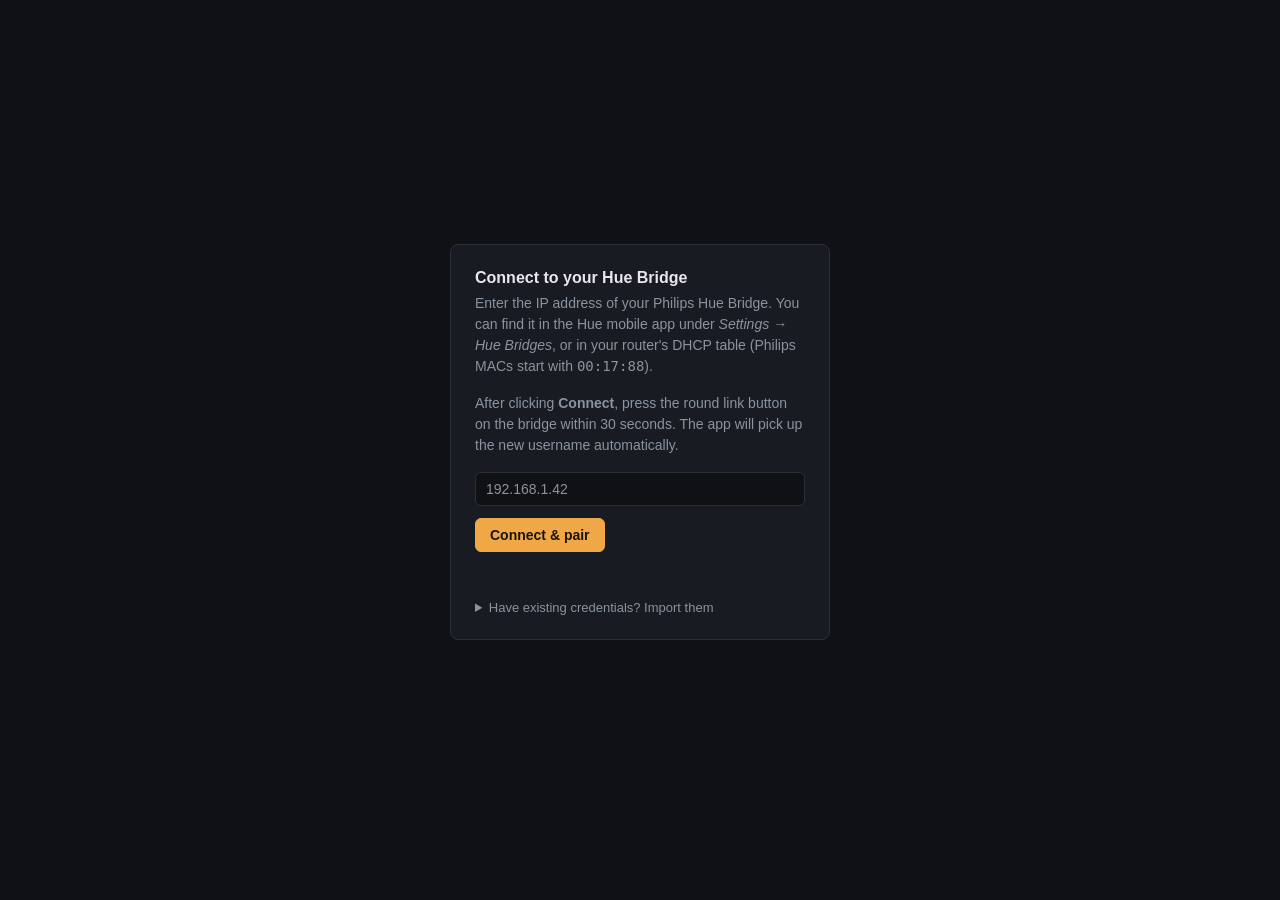
==== hue-app/hue.html @ 00330ace "Adds service worker to illustrate the concept of bundling without a bundler. Also reformats things." ====
<!DOCTYPE html>
<html lang="en">
<head>
	<meta charset="UTF-8">
	<meta name="viewport" content="width=device-width, initial-scale=1.0">
	<title>Hue Controller</title>
	<link rel="stylesheet" href="style.css">
</head>
<body>
	<div id="app">

		<header id="topbar" style="display:none">
			<h1>Hue Controller</h1>
			<span class="ip" id="ip-indicator"></span>
			<span class="spacer"></span>
			<button id="refresh-btn">Refresh</button>
			<div id="menu-wrap">
				<button id="menu-btn" class="ghost" title="Menu">&#8943;</button>
				<div id="menu">
					<button id="export-btn">Export credentials</button>
				</div>
			</div>
		</header>

		<main id="main">
			<section id="connect">
				<div class="card">
					<h2>Connect to your Hue Bridge</h2>
					<p>Enter the IP address of your Philips Hue Bridge. You can find it in the Hue mobile app under <em>Settings &rarr; Hue Bridges</em>, or in your router's DHCP table (Philips MACs start with <code>00:17:88</code>).</p>
					<p>After clicking <strong>Connect</strong>, press the round link button on the bridge within 30 seconds. The app will pick up the new username automatically.</p>
					<input id="ip-input" type="text" placeholder="192.168.1.42" spellcheck="false" autocomplete="off">
					<div class="row">
						<button id="connect-btn" class="primary">Connect &amp; pair</button>
					</div>
					<div class="status" id="connect-status"></div>

					<details>
						<summary>Have existing credentials? Import them</summary>
						<p>Paste the JSON below (from this app's <em>Export credentials</em> option).</p>
						<textarea id="import-input" placeholder='{"ip":"192.168.1.42","token":"..."}' spellcheck="false"></textarea>
						<div class="row">
							<button id="import-btn">Import &amp; connect</button>
						</div>
					</details>
				</div>
			</section>

			<div id="dashboard" style="display:none; width:100%">
				<aside id="rooms">
					<h2>Rooms</h2>
					<div id="rooms-list"></div>
				</aside>
				<section id="panel"></section>
			</div>
		</main>

	</div>

	<div id="toast" class="info"></div>

	<script src="color.js"></script>
	<script src="hue.js"></script>
	<script src="core.js"></script>
	<script src="app.js"></script>
</body>
</html>
---- hue-app/style.css ----
/*
 * Hue SPA - dark theme.
 *
 * Hand-picked palette, single layer of CSS variables at the top, flat
 * class names. Native form controls are themed via `accent-color`
 * so we don't have to override slider/checkbox internals.
 */

* { box-sizing: border-box; margin: 0; padding: 0; }

:root {
	--bg: #0f1115;
	--surface: #181c22;
	--surface-2: #1f242c;
	--border: #2a3038;
	--text: #e6e8eb;
	--text-muted: #8a93a0;
	--accent: #f0a847;
	--accent-soft: #f0a84733;
	--on: #3fb950;
	--error: #e5484d;
	--error-bg: #2a1416;
	--error-border: #5a2326;
	--topbar-h: 52px;
}

html, body {
	height: 100%;
	font-family: -apple-system, BlinkMacSystemFont, 'Segoe UI', Roboto, sans-serif;
	font-size: 14px;
	background: var(--bg);
	color: var(--text);
	-webkit-font-smoothing: antialiased;
}

input, button, select, textarea {
	font: inherit;
	color: inherit;
}

input, textarea {
	background: var(--bg);
	color: var(--text);
	border: 1px solid var(--border);
	border-radius: 6px;
	padding: 8px 10px;
	outline: none;
	transition: border-color 0.15s;
}
input:focus, textarea:focus { border-color: var(--accent); }
input::placeholder, textarea::placeholder { color: var(--text-muted); }

input[type="range"] {
	padding: 0;
	background: transparent;
	border: none;
	accent-color: var(--accent);
	cursor: pointer;
}
input[type="checkbox"] {
	width: 16px; height: 16px;
	accent-color: var(--accent);
	cursor: pointer;
}

button {
	background: var(--surface-2);
	color: var(--text);
	border: 1px solid var(--border);
	border-radius: 6px;
	padding: 8px 14px;
	cursor: pointer;
	transition: background 0.15s, border-color 0.15s;
}
button:hover  { background: #262c35; border-color: #3a424c; }
button:active { background: #1b1f26; }
button:disabled { opacity: 0.5; cursor: not-allowed; }

button.primary {
	background: var(--accent);
	color: #1a1308;
	border-color: var(--accent);
	font-weight: 600;
}
button.primary:hover { background: #f5b663; border-color: #f5b663; }

button.ghost {
	background: transparent;
}

/* ----- App shell ------------------------------------------------------ */

#app {
	min-height: 100%;
	display: flex;
	flex-direction: column;
}

#topbar {
	display: flex;
	align-items: center;
	gap: 12px;
	height: var(--topbar-h);
	padding: 0 16px;
	background: var(--surface);
	border-bottom: 1px solid var(--border);
	flex-shrink: 0;
}
#topbar h1 {
	font-size: 15px;
	font-weight: 600;
	margin-right: 8px;
}
#topbar .ip {
	color: var(--text-muted);
	font-size: 12px;
}
#topbar .spacer { flex: 1; }

#main {
	flex: 1;
	display: flex;
	min-height: 0;
}

#toast {
	position: fixed;
	top: calc(var(--topbar-h) + 10px);
	left: 50%;
	transform: translateX(-50%);
	max-width: 520px;
	width: calc(100% - 24px);
	padding: 10px 14px;
	border-radius: 8px;
	z-index: 1000;
	display: none;
	font-size: 13px;
	box-shadow: 0 4px 12px rgba(0,0,0,0.5);
}
#toast.error {
	background: var(--error-bg);
	border: 1px solid var(--error-border);
	color: var(--error);
}
#toast.info {
	background: var(--surface);
	border: 1px solid var(--border);
	color: var(--text);
}

/* ----- Connect screen ------------------------------------------------- */

#connect {
	margin: auto;
	width: 100%;
	max-width: 420px;
	padding: 32px 20px;
}
#connect .card {
	background: var(--surface);
	border: 1px solid var(--border);
	border-radius: 8px;
	padding: 24px;
	margin-bottom: 16px;
}
#connect h2 {
	font-size: 16px;
	margin-bottom: 6px;
}
#connect p {
	color: var(--text-muted);
	margin-bottom: 16px;
	line-height: 1.5;
}
#connect .row {
	display: flex;
	gap: 8px;
	margin-top: 12px;
}
#connect input[type="text"], #connect textarea {
	width: 100%;
}
#connect .status {
	color: var(--text-muted);
	font-size: 12px;
	margin-top: 8px;
	min-height: 16px;
}
#connect details {
	margin-top: 24px;
}
#connect summary {
	color: var(--text-muted);
	cursor: pointer;
	font-size: 13px;
}
#connect details[open] summary { margin-bottom: 12px; }

/* ----- Dashboard layout ----------------------------------------------- */

#rooms {
	width: 280px;
	flex-shrink: 0;
	background: var(--surface);
	border-right: 1px solid var(--border);
	padding: 12px;
	overflow-y: auto;
}
#rooms h2 {
	font-size: 13px;
	text-transform: uppercase;
	letter-spacing: 0.05em;
	color: var(--text-muted);
	margin-bottom: 10px;
}

.room-tile {
	background: var(--surface-2);
	border: 1px solid var(--border);
	border-radius: 8px;
	padding: 10px 12px;
	margin-bottom: 8px;
	cursor: pointer;
	transition: border-color 0.15s, background 0.15s;
}
.room-tile:hover { border-color: #3a424c; }
.room-tile.selected {
	border-color: var(--accent);
	background: linear-gradient(180deg, var(--accent-soft), transparent 80%), var(--surface-2);
}
.room-tile .row1 {
	display: flex;
	align-items: center;
	gap: 8px;
	margin-bottom: 6px;
}
.room-tile .name {
	flex: 1;
	font-weight: 500;
	white-space: nowrap;
	overflow: hidden;
	text-overflow: ellipsis;
}
.room-tile .swatch-strip {
	display: flex;
	height: 4px;
	border-radius: 2px;
	overflow: hidden;
	margin-top: 4px;
	background: var(--border);
}
.room-tile .swatch-strip > div { flex: 1; }
.room-tile .bri-row {
	display: flex;
	align-items: center;
	gap: 8px;
	margin-top: 6px;
}
.room-tile .bri-row input[type="range"] { flex: 1; }

#panel {
	flex: 1;
	padding: 16px;
	overflow-y: auto;
	min-width: 0;
}
#panel-header {
	display: flex;
	align-items: center;
	margin-bottom: 16px;
}
#panel-header h2 {
	font-size: 18px;
	font-weight: 600;
}
#panel-header .meta {
	margin-left: 12px;
	color: var(--text-muted);
	font-size: 12px;
}

#empty {
	display: flex;
	align-items: center;
	justify-content: center;
	height: 200px;
	color: var(--text-muted);
	font-size: 14px;
}

/* ----- Lights grid ---------------------------------------------------- */

.lights-grid {
	display: grid;
	grid-template-columns: repeat(auto-fill, minmax(220px, 1fr));
	gap: 10px;
}

.light-card {
	background: var(--surface);
	border: 1px solid var(--border);
	border-radius: 8px;
	padding: 12px;
	display: flex;
	flex-direction: column;
	gap: 8px;
	transition: border-color 0.15s;
}
.light-card:hover { border-color: #3a424c; }
.light-card.unreachable { opacity: 0.5; }
.light-card .row1 {
	display: flex;
	align-items: center;
	gap: 8px;
}
.light-card .name {
	flex: 1;
	font-weight: 500;
	white-space: nowrap;
	overflow: hidden;
	text-overflow: ellipsis;
}
.light-card .swatch {
	width: 18px;
	height: 18px;
	border-radius: 4px;
	border: 1px solid var(--border);
	flex-shrink: 0;
	background: rgb(255, 233, 191);
}
.light-card .badge {
	font-size: 11px;
	padding: 2px 6px;
	border-radius: 4px;
	background: var(--error-bg);
	color: var(--error);
	border: 1px solid var(--error-border);
}
.light-card .bri {
	display: flex;
	align-items: center;
	gap: 8px;
}
.light-card .bri input[type="range"] { flex: 1; }
.light-card .details {
	border-top: 1px solid var(--border);
	padding-top: 8px;
	display: flex;
	flex-direction: column;
	gap: 6px;
}
.light-card .details .slider-row {
	display: flex;
	align-items: center;
	gap: 8px;
	font-size: 12px;
	color: var(--text-muted);
}
.light-card .details .slider-row span { width: 28px; }
.light-card .details input[type="range"] { flex: 1; }
.light-card .toggle-details {
	background: transparent;
	border: none;
	color: var(--text-muted);
	font-size: 12px;
	padding: 0;
	cursor: pointer;
	align-self: flex-start;
}
.light-card .toggle-details:hover { color: var(--text); background: transparent; }

/* ----- Scenes --------------------------------------------------------- */

#scenes-row {
	margin-top: 24px;
	padding-top: 16px;
	border-top: 1px solid var(--border);
}
#scenes-row h3 {
	font-size: 13px;
	text-transform: uppercase;
	letter-spacing: 0.05em;
	color: var(--text-muted);
	margin-bottom: 10px;
}
#scenes-row .scenes-list {
	display: flex;
	flex-wrap: wrap;
	gap: 8px;
}
#scenes-row .scene-btn {
	background: var(--surface);
}
#scenes-row .empty {
	color: var(--text-muted);
	font-size: 12px;
	font-style: italic;
}

/* ----- Modal ---------------------------------------------------------- */

.modal-backdrop {
	position: fixed;
	inset: 0;
	background: rgba(0,0,0,0.6);
	display: flex;
	align-items: center;
	justify-content: center;
	z-index: 2000;
}
.modal {
	background: var(--surface);
	border: 1px solid var(--border);
	border-radius: 8px;
	padding: 20px;
	max-width: 480px;
	width: calc(100% - 32px);
}
.modal h3 { margin-bottom: 12px; }
.modal p { color: var(--text-muted); margin-bottom: 12px; line-height: 1.5; }
.modal textarea {
	width: 100%;
	font-family: ui-monospace, 'SF Mono', Consolas, monospace;
	font-size: 12px;
	resize: vertical;
	min-height: 80px;
}
.modal .actions {
	display: flex;
	gap: 8px;
	margin-top: 12px;
	justify-content: flex-end;
}
.modal .danger { color: var(--error); border-color: var(--error-border); }
.modal .danger:hover { background: var(--error-bg); }

/* ----- Menu ----------------------------------------------------------- */

#menu-wrap {
	position: relative;
}
#menu {
	position: absolute;
	top: 100%;
	right: 0;
	margin-top: 6px;
	background: var(--surface);
	border: 1px solid var(--border);
	border-radius: 6px;
	padding: 4px;
	min-width: 180px;
	display: none;
	z-index: 100;
	box-shadow: 0 4px 12px rgba(0,0,0,0.5);
}
#menu.open { display: block; }
#menu button {
	display: block;
	width: 100%;
	text-align: left;
	background: transparent;
	border: none;
	padding: 8px 12px;
	border-radius: 4px;
}
#menu button:hover { background: var(--surface-2); }
#menu button.danger { color: var(--error); }

/* ----- Responsive ----------------------------------------------------- */

/* Tablet and below: stack rooms above panel. */
@media (max-width: 900px) {
	#main { flex-direction: column; }
	/* #dashboard is set to display:flex by the app's JS. Without this
		 override its children would still lay out in a row, pushing #panel
		 off-screen. */
	#dashboard { flex-direction: column; }
	#rooms {
		width: 100%;
		flex-shrink: 0;
		border-right: none;
		border-bottom: 1px solid var(--border);
		max-height: 200px;
		overflow-y: auto;
	}
}

/* Phone: tighten everything, ensure tap targets are usable. */
@media (max-width: 600px) {
	:root { --topbar-h: 48px; }

	/* Top bar: drop the IP indicator (redundant on phone), tighten gaps. */
	#topbar { padding: 0 10px; gap: 6px; }
	#topbar h1 { font-size: 14px; }
	#topbar .ip { display: none; }
	#refresh-btn { padding: 6px 10px; font-size: 12px; }

	/* Larger native form controls for fingers. */
	input[type="checkbox"] { width: 20px; height: 20px; }
	input[type="range"] { padding: 8px 0; }

	/* Connect screen: less padding, larger tap targets. */
	#connect { padding: 12px; }
	#connect .card { padding: 16px; }
	#connect input, #connect textarea { font-size: 15px; padding: 10px; }
	#connect button { padding: 10px 14px; }
	#connect p { font-size: 13px; line-height: 1.5; }

	/* Rooms column: let it grow to fit all rooms; no horizontal scroll. */
	#rooms {
		max-height: none;
		padding: 8px 10px;
	}
	#rooms h2 { font-size: 11px; margin-bottom: 6px; }
	.room-tile { padding: 8px 10px; }
	.room-tile .name { font-size: 13px; }

	/* Panel */
	#panel { padding: 10px; }
	#panel-header { margin-bottom: 10px; }
	#panel-header h2 { font-size: 15px; }
	#panel-header .meta { font-size: 11px; }

	/* Lights grid: drop to 2 columns at small but not narrow widths. */
	.lights-grid {
		grid-template-columns: repeat(auto-fill, minmax(150px, 1fr));
		gap: 8px;
	}
	.light-card { padding: 10px; gap: 6px; }
	.light-card .name { font-size: 13px; }
	.light-card .swatch { width: 16px; height: 16px; }
	.light-card .badge { font-size: 10px; padding: 1px 5px; }

	/* Slider rows in light details */
	.light-card .details { padding-top: 6px; gap: 4px; }
	.light-card .details .slider-row { font-size: 11px; }
	.light-card .details .slider-row span { width: 24px; }
	.light-card .toggle-details { font-size: 11px; }

	/* Scenes row */
	#scenes-row { margin-top: 16px; padding-top: 12px; }
	#scenes-row h3 { font-size: 11px; margin-bottom: 8px; }
	#scenes-row .scene-btn { padding: 6px 10px; font-size: 12px; }

	/* Modal: nearly full width with breathing room. */
	.modal { width: calc(100% - 16px); padding: 16px; }
	.modal h3 { font-size: 15px; }
	.modal p { font-size: 13px; }
	.modal button { padding: 10px 14px; }

	/* Toast */
	#toast {
		top: calc(var(--topbar-h) + 6px);
		padding: 8px 10px;
		font-size: 12px;
		width: calc(100% - 16px);
	}
}

/* Very narrow phones: force single-column light grid. */
@media (max-width: 380px) {
	.lights-grid { grid-template-columns: 1fr; }
	#topbar h1 { font-size: 13px; }
}
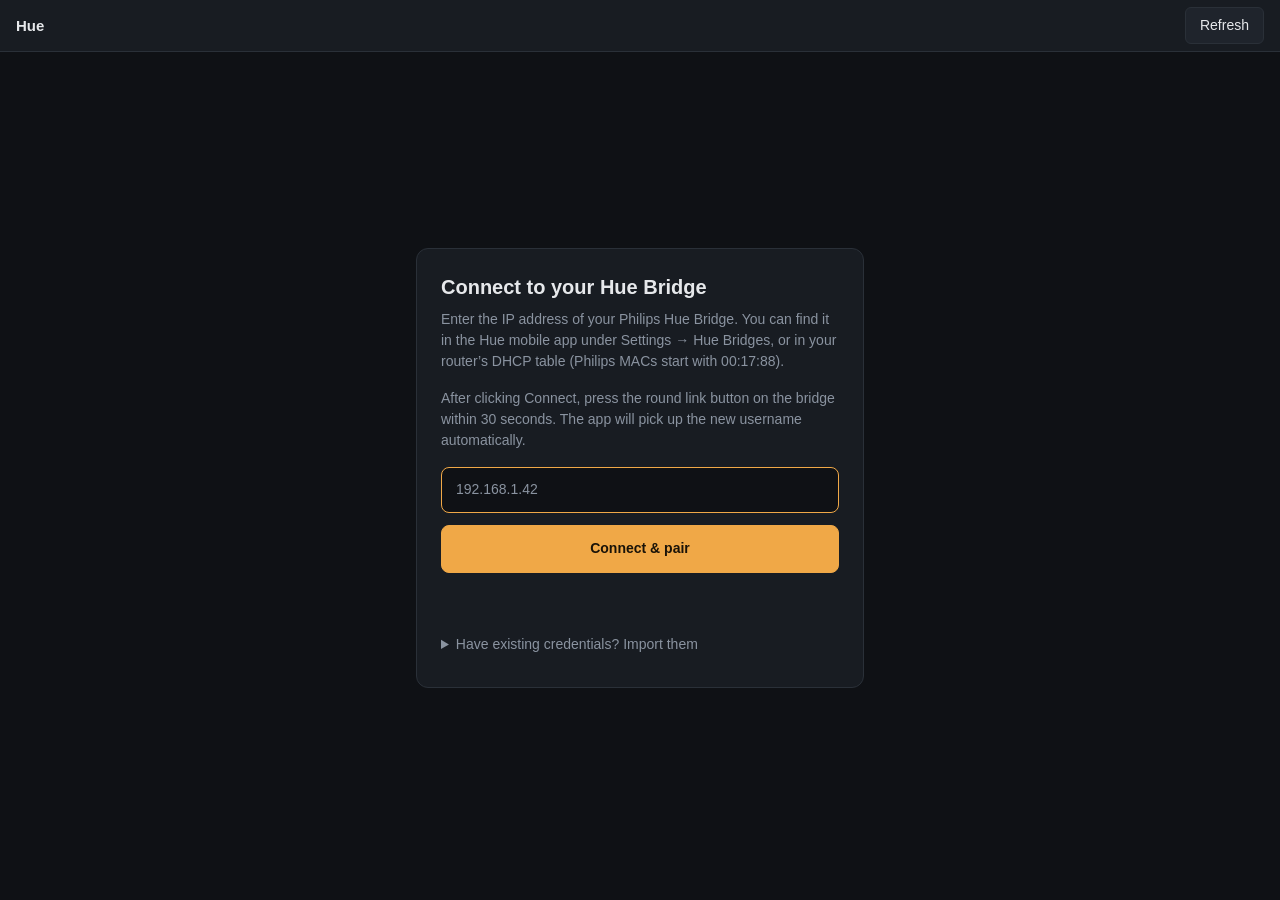
==== commit 2f2087c8: "Unify desktop and mobile.  Remove PWA code." ====
--- a/hue-app/hue.html
+++ b/hue-app/hue.html
@@ -2,65 +2,21 @@
 <html lang="en">
 <head>
 	<meta charset="UTF-8">
-	<meta name="viewport" content="width=device-width, initial-scale=1.0">
+	<meta name="viewport" content="width=device-width, initial-scale=1, viewport-fit=cover">
 	<title>Hue Controller</title>
 	<link rel="stylesheet" href="style.css">
 </head>
 <body>
 	<div id="app">
-
-		<header id="topbar" style="display:none">
-			<h1>Hue Controller</h1>
-			<span class="ip" id="ip-indicator"></span>
-			<span class="spacer"></span>
-			<button id="refresh-btn">Refresh</button>
-			<div id="menu-wrap">
-				<button id="menu-btn" class="ghost" title="Menu">&#8943;</button>
-				<div id="menu">
-					<button id="export-btn">Export credentials</button>
-				</div>
-			</div>
-		</header>
-
-		<main id="main">
-			<section id="connect">
-				<div class="card">
-					<h2>Connect to your Hue Bridge</h2>
-					<p>Enter the IP address of your Philips Hue Bridge. You can find it in the Hue mobile app under <em>Settings &rarr; Hue Bridges</em>, or in your router's DHCP table (Philips MACs start with <code>00:17:88</code>).</p>
-					<p>After clicking <strong>Connect</strong>, press the round link button on the bridge within 30 seconds. The app will pick up the new username automatically.</p>
-					<input id="ip-input" type="text" placeholder="192.168.1.42" spellcheck="false" autocomplete="off">
-					<div class="row">
-						<button id="connect-btn" class="primary">Connect &amp; pair</button>
-					</div>
-					<div class="status" id="connect-status"></div>
-
-					<details>
-						<summary>Have existing credentials? Import them</summary>
-						<p>Paste the JSON below (from this app's <em>Export credentials</em> option).</p>
-						<textarea id="import-input" placeholder='{"ip":"192.168.1.42","token":"..."}' spellcheck="false"></textarea>
-						<div class="row">
-							<button id="import-btn">Import &amp; connect</button>
-						</div>
-					</details>
-				</div>
-			</section>
-
-			<div id="dashboard" style="display:none; width:100%">
-				<aside id="rooms">
-					<h2>Rooms</h2>
-					<div id="rooms-list"></div>
-				</aside>
-				<section id="panel"></section>
-			</div>
-		</main>
-
+		<div class="loading">
+			<div class="spinner"></div>
+			<div>Loading&#8230;</div>
+		</div>
 	</div>
-
-	<div id="toast" class="info"></div>
-
+	<div id="toast"></div>
 	<script src="color.js"></script>
 	<script src="hue.js"></script>
 	<script src="core.js"></script>
 	<script src="app.js"></script>
 </body>
-</html>
+</html>
--- a/hue-app/style.css
+++ b/hue-app/style.css
@@ -1,9 +1,12 @@
 /*
- * Hue SPA - dark theme.
+ * Hue Controller - unified stylesheet.
  *
- * Hand-picked palette, single layer of CSS variables at the top, flat
- * class names. Native form controls are themed via `accent-color`
- * so we don't have to override slider/checkbox internals.
+ * Mobile-first: base layout is the card-based view model (connect screen,
+ * groups list, group detail). At >= 900px the layout switches to a
+ * sidebar+panel dashboard that shows all rooms at once.
+ *
+ * Both layouts share the same color palette, typography scale, and
+ * component primitives (light cards, scenes, toast, etc.).
  */
 
 * { box-sizing: border-box; margin: 0; padding: 0; }
@@ -21,58 +24,62 @@
 	--error: #e5484d;
 	--error-bg: #2a1416;
 	--error-border: #5a2326;
-	--topbar-h: 52px;
-}
-
-html, body {
-	height: 100%;
-	font-family: -apple-system, BlinkMacSystemFont, 'Segoe UI', Roboto, sans-serif;
-	font-size: 14px;
+	--header-h: 56px;
+}
+
+html, body { height: 100%; }
+body {
+	font: 14px/1.4 -apple-system, BlinkMacSystemFont, 'Segoe UI', Roboto, sans-serif;
 	background: var(--bg);
 	color: var(--text);
 	-webkit-font-smoothing: antialiased;
-}
-
-input, button, select, textarea {
-	font: inherit;
-	color: inherit;
-}
+	-webkit-tap-highlight-color: transparent;
+	overscroll-behavior: contain;
+}
+
+input, button, select, textarea { font: inherit; color: inherit; }
 
 input, textarea {
 	background: var(--bg);
 	color: var(--text);
 	border: 1px solid var(--border);
-	border-radius: 6px;
-	padding: 8px 10px;
+	border-radius: 8px;
+	padding: 12px 14px;
 	outline: none;
 	transition: border-color 0.15s;
+	width: 100%;
 }
 input:focus, textarea:focus { border-color: var(--accent); }
 input::placeholder, textarea::placeholder { color: var(--text-muted); }
 
 input[type="range"] {
-	padding: 0;
+	padding: 10px 0;
 	background: transparent;
 	border: none;
 	accent-color: var(--accent);
 	cursor: pointer;
+	width: 100%;
 }
 input[type="checkbox"] {
-	width: 16px; height: 16px;
+	width: 24px; height: 24px;
 	accent-color: var(--accent);
 	cursor: pointer;
+	flex-shrink: 0;
+	margin: 0;
 }
 
 button {
 	background: var(--surface-2);
 	color: var(--text);
 	border: 1px solid var(--border);
-	border-radius: 6px;
-	padding: 8px 14px;
+	border-radius: 8px;
+	padding: 12px 16px;
 	cursor: pointer;
 	transition: background 0.15s, border-color 0.15s;
-}
-button:hover  { background: #262c35; border-color: #3a424c; }
+	min-height: 48px;
+	font-weight: 500;
+}
+button:hover { background: #262c35; border-color: #3a424c; }
 button:active { background: #1b1f26; }
 button:disabled { opacity: 0.5; cursor: not-allowed; }
 
@@ -84,11 +91,9 @@
 }
 button.primary:hover { background: #f5b663; border-color: #f5b663; }
 
-button.ghost {
-	background: transparent;
-}
-
-/* ----- App shell ------------------------------------------------------ */
+button.ghost { background: transparent; border-color: transparent; }
+
+/* ----- App shell ------------------------------------------------------- */
 
 #app {
 	min-height: 100%;
@@ -96,36 +101,82 @@
 	flex-direction: column;
 }
 
-#topbar {
+main {
+	flex: 1;
+	display: flex;
+	flex-direction: column;
+	min-height: 0;
+}
+
+#view {
+	flex: 1;
+	overflow-y: auto;
+	padding: 12px;
+	min-height: 0;
+}
+
+/* ----- Header (mobile) ------------------------------------------------- */
+
+#header {
 	display: flex;
 	align-items: center;
 	gap: 12px;
-	height: var(--topbar-h);
-	padding: 0 16px;
+	height: var(--header-h);
+	padding: 0 12px;
 	background: var(--surface);
 	border-bottom: 1px solid var(--border);
 	flex-shrink: 0;
 }
-#topbar h1 {
-	font-size: 15px;
+#header h1 {
+	font-size: 17px;
 	font-weight: 600;
-	margin-right: 8px;
-}
-#topbar .ip {
+	white-space: nowrap;
+	overflow: hidden;
+	text-overflow: ellipsis;
+}
+#header .ip {
 	color: var(--text-muted);
 	font-size: 12px;
 }
-#topbar .spacer { flex: 1; }
-
-#main {
-	flex: 1;
-	display: flex;
-	min-height: 0;
-}
+#header .spacer { flex: 1; }
+
+#refresh-btn {
+	width: 48px; height: 48px;
+	min-height: 48px;
+	padding: 0;
+	border-radius: 50%;
+	display: flex;
+	align-items: center;
+	justify-content: center;
+	font-size: 20px;
+	background: transparent;
+	border-color: transparent;
+	color: var(--text);
+}
+#refresh-btn:hover { background: var(--surface-2); border-color: var(--border); }
+
+#back-btn-header {
+	width: 48px; height: 48px;
+	min-height: 48px;
+	padding: 0;
+	border-radius: 50%;
+	background: transparent;
+	border-color: transparent;
+	color: var(--accent);
+	font-size: 22px;
+	display: flex;
+	align-items: center;
+	justify-content: center;
+	flex-shrink: 0;
+	margin-left: -4px;
+}
+#back-btn-header:active { background: var(--surface-2); border-color: var(--border); }
+
+/* ----- Toast ----------------------------------------------------------- */
 
 #toast {
 	position: fixed;
-	top: calc(var(--topbar-h) + 10px);
+	top: calc(var(--header-h) + 8px);
 	left: 50%;
 	transform: translateX(-50%);
 	max-width: 520px;
@@ -148,297 +199,49 @@
 	color: var(--text);
 }
 
-/* ----- Connect screen ------------------------------------------------- */
-
-#connect {
+/* ----- Connect screen -------------------------------------------------- */
+
+#connect-view {
 	margin: auto;
 	width: 100%;
-	max-width: 420px;
-	padding: 32px 20px;
-}
-#connect .card {
-	background: var(--surface);
-	border: 1px solid var(--border);
-	border-radius: 8px;
+	max-width: 480px;
+	padding: 24px 16px;
+}
+.connect-card {
+	background: var(--surface);
+	border: 1px solid var(--border);
+	border-radius: 12px;
 	padding: 24px;
 	margin-bottom: 16px;
 }
-#connect h2 {
-	font-size: 16px;
-	margin-bottom: 6px;
-}
-#connect p {
+.connect-card h2 { font-size: 20px; margin-bottom: 8px; }
+.connect-card p {
 	color: var(--text-muted);
 	margin-bottom: 16px;
 	line-height: 1.5;
 }
-#connect .row {
-	display: flex;
-	gap: 8px;
+.connect-card input, .connect-card textarea { font-size: 16px; }
+.connect-card .row { margin-top: 12px; }
+.connect-card button { width: 100%; }
+.connect-card .status {
+	color: var(--text-muted);
+	font-size: 13px;
 	margin-top: 12px;
-}
-#connect input[type="text"], #connect textarea {
-	width: 100%;
-}
-#connect .status {
-	color: var(--text-muted);
-	font-size: 12px;
-	margin-top: 8px;
-	min-height: 16px;
-}
-#connect details {
-	margin-top: 24px;
-}
-#connect summary {
+	min-height: 18px;
+	line-height: 1.4;
+}
+.connect-card details { margin-top: 24px; }
+.connect-card summary {
 	color: var(--text-muted);
 	cursor: pointer;
-	font-size: 13px;
-}
-#connect details[open] summary { margin-bottom: 12px; }
-
-/* ----- Dashboard layout ----------------------------------------------- */
-
-#rooms {
-	width: 280px;
-	flex-shrink: 0;
-	background: var(--surface);
-	border-right: 1px solid var(--border);
-	padding: 12px;
-	overflow-y: auto;
-}
-#rooms h2 {
-	font-size: 13px;
-	text-transform: uppercase;
-	letter-spacing: 0.05em;
-	color: var(--text-muted);
-	margin-bottom: 10px;
-}
-
-.room-tile {
-	background: var(--surface-2);
-	border: 1px solid var(--border);
-	border-radius: 8px;
-	padding: 10px 12px;
-	margin-bottom: 8px;
-	cursor: pointer;
-	transition: border-color 0.15s, background 0.15s;
-}
-.room-tile:hover { border-color: #3a424c; }
-.room-tile.selected {
-	border-color: var(--accent);
-	background: linear-gradient(180deg, var(--accent-soft), transparent 80%), var(--surface-2);
-}
-.room-tile .row1 {
-	display: flex;
-	align-items: center;
-	gap: 8px;
-	margin-bottom: 6px;
-}
-.room-tile .name {
-	flex: 1;
-	font-weight: 500;
-	white-space: nowrap;
-	overflow: hidden;
-	text-overflow: ellipsis;
-}
-.room-tile .swatch-strip {
-	display: flex;
-	height: 4px;
-	border-radius: 2px;
-	overflow: hidden;
-	margin-top: 4px;
-	background: var(--border);
-}
-.room-tile .swatch-strip > div { flex: 1; }
-.room-tile .bri-row {
-	display: flex;
-	align-items: center;
-	gap: 8px;
-	margin-top: 6px;
-}
-.room-tile .bri-row input[type="range"] { flex: 1; }
-
-#panel {
-	flex: 1;
-	padding: 16px;
-	overflow-y: auto;
-	min-width: 0;
-}
-#panel-header {
-	display: flex;
-	align-items: center;
-	margin-bottom: 16px;
-}
-#panel-header h2 {
-	font-size: 18px;
-	font-weight: 600;
-}
-#panel-header .meta {
-	margin-left: 12px;
-	color: var(--text-muted);
-	font-size: 12px;
-}
-
-#empty {
-	display: flex;
-	align-items: center;
-	justify-content: center;
-	height: 200px;
-	color: var(--text-muted);
 	font-size: 14px;
-}
-
-/* ----- Lights grid ---------------------------------------------------- */
-
-.lights-grid {
-	display: grid;
-	grid-template-columns: repeat(auto-fill, minmax(220px, 1fr));
-	gap: 10px;
-}
-
-.light-card {
-	background: var(--surface);
-	border: 1px solid var(--border);
-	border-radius: 8px;
-	padding: 12px;
-	display: flex;
-	flex-direction: column;
-	gap: 8px;
-	transition: border-color 0.15s;
-}
-.light-card:hover { border-color: #3a424c; }
-.light-card.unreachable { opacity: 0.5; }
-.light-card .row1 {
-	display: flex;
-	align-items: center;
-	gap: 8px;
-}
-.light-card .name {
-	flex: 1;
-	font-weight: 500;
-	white-space: nowrap;
-	overflow: hidden;
-	text-overflow: ellipsis;
-}
-.light-card .swatch {
-	width: 18px;
-	height: 18px;
-	border-radius: 4px;
-	border: 1px solid var(--border);
-	flex-shrink: 0;
-	background: rgb(255, 233, 191);
-}
-.light-card .badge {
-	font-size: 11px;
-	padding: 2px 6px;
-	border-radius: 4px;
-	background: var(--error-bg);
-	color: var(--error);
-	border: 1px solid var(--error-border);
-}
-.light-card .bri {
-	display: flex;
-	align-items: center;
-	gap: 8px;
-}
-.light-card .bri input[type="range"] { flex: 1; }
-.light-card .details {
-	border-top: 1px solid var(--border);
-	padding-top: 8px;
-	display: flex;
-	flex-direction: column;
-	gap: 6px;
-}
-.light-card .details .slider-row {
-	display: flex;
-	align-items: center;
-	gap: 8px;
-	font-size: 12px;
-	color: var(--text-muted);
-}
-.light-card .details .slider-row span { width: 28px; }
-.light-card .details input[type="range"] { flex: 1; }
-.light-card .toggle-details {
-	background: transparent;
-	border: none;
-	color: var(--text-muted);
-	font-size: 12px;
-	padding: 0;
-	cursor: pointer;
-	align-self: flex-start;
-}
-.light-card .toggle-details:hover { color: var(--text); background: transparent; }
-
-/* ----- Scenes --------------------------------------------------------- */
-
-#scenes-row {
-	margin-top: 24px;
-	padding-top: 16px;
-	border-top: 1px solid var(--border);
-}
-#scenes-row h3 {
-	font-size: 13px;
-	text-transform: uppercase;
-	letter-spacing: 0.05em;
-	color: var(--text-muted);
-	margin-bottom: 10px;
-}
-#scenes-row .scenes-list {
-	display: flex;
-	flex-wrap: wrap;
-	gap: 8px;
-}
-#scenes-row .scene-btn {
-	background: var(--surface);
-}
-#scenes-row .empty {
-	color: var(--text-muted);
-	font-size: 12px;
-	font-style: italic;
-}
-
-/* ----- Modal ---------------------------------------------------------- */
-
-.modal-backdrop {
-	position: fixed;
-	inset: 0;
-	background: rgba(0,0,0,0.6);
-	display: flex;
-	align-items: center;
-	justify-content: center;
-	z-index: 2000;
-}
-.modal {
-	background: var(--surface);
-	border: 1px solid var(--border);
-	border-radius: 8px;
-	padding: 20px;
-	max-width: 480px;
-	width: calc(100% - 32px);
-}
-.modal h3 { margin-bottom: 12px; }
-.modal p { color: var(--text-muted); margin-bottom: 12px; line-height: 1.5; }
-.modal textarea {
-	width: 100%;
-	font-family: ui-monospace, 'SF Mono', Consolas, monospace;
-	font-size: 12px;
-	resize: vertical;
-	min-height: 80px;
-}
-.modal .actions {
-	display: flex;
-	gap: 8px;
-	margin-top: 12px;
-	justify-content: flex-end;
-}
-.modal .danger { color: var(--error); border-color: var(--error-border); }
-.modal .danger:hover { background: var(--error-bg); }
-
-/* ----- Menu ----------------------------------------------------------- */
-
-#menu-wrap {
-	position: relative;
-}
+	padding: 8px 0;
+}
+.connect-card details[open] summary { margin-bottom: 12px; }
+
+/* ----- Menu (dropdown) ------------------------------------------------ */
+
+#menu-wrap { position: relative; }
 #menu {
 	position: absolute;
 	top: 100%;
@@ -462,103 +265,478 @@
 	border: none;
 	padding: 8px 12px;
 	border-radius: 4px;
+	min-height: auto;
 }
 #menu button:hover { background: var(--surface-2); }
-#menu button.danger { color: var(--error); }
-
-/* ----- Responsive ----------------------------------------------------- */
-
-/* Tablet and below: stack rooms above panel. */
-@media (max-width: 900px) {
-	#main { flex-direction: column; }
-	/* #dashboard is set to display:flex by the app's JS. Without this
-		 override its children would still lay out in a row, pushing #panel
-		 off-screen. */
-	#dashboard { flex-direction: column; }
+
+/* ----- Modal ----------------------------------------------------------- */
+
+.modal-backdrop {
+	position: fixed;
+	inset: 0;
+	background: rgba(0,0,0,0.6);
+	display: flex;
+	align-items: center;
+	justify-content: center;
+	z-index: 2000;
+}
+.modal {
+	background: var(--surface);
+	border: 1px solid var(--border);
+	border-radius: 8px;
+	padding: 20px;
+	max-width: 480px;
+	width: calc(100% - 32px);
+}
+.modal h3 { margin-bottom: 12px; }
+.modal p { color: var(--text-muted); margin-bottom: 12px; line-height: 1.5; }
+.modal textarea {
+	width: 100%;
+	font-family: ui-monospace, 'SF Mono', Consolas, monospace;
+	font-size: 12px;
+	resize: vertical;
+	min-height: 80px;
+}
+.modal .actions {
+	display: flex;
+	gap: 8px;
+	margin-top: 12px;
+	justify-content: flex-end;
+}
+.modal .danger { color: var(--error); border-color: var(--error-border); }
+.modal .danger:hover { background: var(--error-bg); }
+
+/* ----- Groups list (mobile) ------------------------------------------- */
+
+#groups-list {
+	display: flex;
+	flex-direction: column;
+	gap: 10px;
+}
+.group-card {
+	display: flex;
+	align-items: center;
+	gap: 12px;
+	min-height: 72px;
+	padding: 16px;
+	background: var(--surface);
+	border: 1px solid var(--border);
+	border-radius: 10px;
+	cursor: pointer;
+	transition: border-color 0.15s, background 0.15s;
+	width: 100%;
+	text-align: left;
+	color: var(--text);
+	font: inherit;
+}
+.group-card:hover { border-color: #3a424c; }
+.group-card:active { background: var(--surface-2); }
+.group-card .name {
+	flex: 1;
+	font-size: 17px;
+	font-weight: 500;
+	white-space: nowrap;
+	overflow: hidden;
+	text-overflow: ellipsis;
+}
+.group-card .swatch-strip {
+	display: flex;
+	height: 4px;
+	width: 36px;
+	flex-shrink: 0;
+	border-radius: 2px;
+	overflow: hidden;
+	background: var(--border);
+}
+.group-card .swatch-strip > div { flex: 1; }
+.group-card .dot {
+	width: 10px; height: 10px;
+	border-radius: 50%;
+	flex-shrink: 0;
+	background: var(--text-muted);
+	opacity: 0.3;
+}
+.group-card .dot.on { background: var(--on); opacity: 1; }
+
+/* ----- Group detail (mobile) ------------------------------------------ */
+
+.section { margin-bottom: 20px; }
+.section h3 {
+	font-size: 12px;
+	text-transform: uppercase;
+	letter-spacing: 0.05em;
+	color: var(--text-muted);
+	margin-bottom: 10px;
+	font-weight: 600;
+}
+
+#group-controls {
+	display: flex;
+	align-items: center;
+	gap: 16px;
+	padding: 14px 16px;
+	background: var(--surface);
+	border: 1px solid var(--border);
+	border-radius: 10px;
+}
+#group-controls input[type="range"] { flex: 1; }
+#group-controls .toggle { width: 56px; height: 32px; flex-shrink: 0; }
+
+/* ----- Room tiles (desktop sidebar) ----------------------------------- */
+
+.room-tile {
+	background: var(--surface-2);
+	border: 1px solid var(--border);
+	border-radius: 8px;
+	padding: 10px 12px;
+	margin-bottom: 8px;
+	cursor: pointer;
+	transition: border-color 0.15s, background 0.15s;
+}
+.room-tile:hover { border-color: #3a424c; }
+.room-tile.selected {
+	border-color: var(--accent);
+	background: linear-gradient(180deg, var(--accent-soft), transparent 80%), var(--surface-2);
+}
+.room-tile .row1 {
+	display: flex;
+	align-items: center;
+	gap: 8px;
+	margin-bottom: 6px;
+}
+.room-tile .name {
+	flex: 1;
+	font-weight: 500;
+	white-space: nowrap;
+	overflow: hidden;
+	text-overflow: ellipsis;
+}
+.room-tile .swatch-strip {
+	display: flex;
+	height: 4px;
+	border-radius: 2px;
+	overflow: hidden;
+	margin-top: 4px;
+	background: var(--border);
+}
+.room-tile .swatch-strip > div { flex: 1; }
+.room-tile .dot {
+	width: 10px; height: 10px;
+	border-radius: 50%;
+	flex-shrink: 0;
+	background: var(--text-muted);
+	opacity: 0.3;
+}
+.room-tile .dot.on { background: var(--on); opacity: 1; }
+
+/* ----- Panel header (desktop) ----------------------------------------- */
+
+#panel-header {
+	display: flex;
+	align-items: center;
+	margin-bottom: 16px;
+}
+#panel-header h2 { font-size: 18px; font-weight: 600; }
+#panel-header .meta {
+	margin-left: 12px;
+	color: var(--text-muted);
+	font-size: 12px;
+}
+
+/* ----- Lights --------------------------------------------------------- */
+
+#lights-list {
+	display: flex;
+	flex-direction: column;
+	gap: 10px;
+}
+
+.lights-grid {
+	display: grid;
+	grid-template-columns: repeat(auto-fill, minmax(220px, 1fr));
+	gap: 10px;
+}
+
+.light-card {
+	background: var(--surface);
+	border: 1px solid var(--border);
+	border-radius: 10px;
+	padding: 14px 16px;
+	display: flex;
+	flex-direction: column;
+	gap: 10px;
+}
+.light-card.unreachable { opacity: 0.5; }
+.light-card .row1 {
+	display: flex;
+	align-items: center;
+	gap: 12px;
+}
+.light-card .swatch {
+	width: 18px; height: 18px;
+	border-radius: 4px;
+	border: 1px solid var(--border);
+	flex-shrink: 0;
+	background: rgb(255, 233, 191);
+}
+.light-card .name {
+	flex: 1;
+	font-size: 16px;
+	font-weight: 500;
+	white-space: nowrap;
+	overflow: hidden;
+	text-overflow: ellipsis;
+}
+.light-card .badge {
+	font-size: 11px;
+	padding: 2px 6px;
+	border-radius: 4px;
+	background: var(--error-bg);
+	color: var(--error);
+	border: 1px solid var(--error-border);
+}
+.light-card .toggle-details {
+	background: transparent;
+	border: none;
+	color: var(--text-muted);
+	font-size: 12px;
+	padding: 0;
+	cursor: pointer;
+	align-self: flex-start;
+	min-height: auto;
+}
+.light-card .toggle-details:hover { color: var(--text); background: transparent; }
+
+/* ----- Color picker ---------------------------------------------------- */
+
+.light-card .details {
+	border-top: 1px solid var(--border);
+	padding-top: 8px;
+	display: flex;
+	flex-direction: column;
+	gap: 6px;
+}
+.light-card .details .slider-row {
+	display: flex;
+	align-items: center;
+	gap: 8px;
+	font-size: 12px;
+	color: var(--text-muted);
+}
+.light-card .details .slider-row span { width: 28px; }
+.light-card .details input[type="range"] { flex: 1; }
+
+/* ----- Scenes ---------------------------------------------------------- */
+
+#scenes-row {
+	display: flex;
+	gap: 8px;
+	overflow-x: auto;
+	padding: 4px 2px 8px;
+	-webkit-overflow-scrolling: touch;
+	scrollbar-width: none;
+}
+#scenes-row::-webkit-scrollbar { display: none; }
+#scenes-row .empty {
+	color: var(--text-muted);
+	font-size: 13px;
+	font-style: italic;
+	padding: 4px 0;
+}
+.scene-pill {
+	flex-shrink: 0;
+	min-height: 40px;
+	padding: 10px 18px;
+	border-radius: 999px;
+	background: var(--surface);
+	border: 1px solid var(--border);
+	color: var(--text);
+	font-size: 14px;
+	font-weight: 500;
+	white-space: nowrap;
+	cursor: pointer;
+}
+.scene-pill:active { background: var(--surface-2); }
+.scene-pill:disabled { opacity: 0.5; }
+
+#empty {
+	display: flex;
+	align-items: center;
+	justify-content: center;
+	height: 200px;
+	color: var(--text-muted);
+	font-size: 14px;
+	text-align: center;
+}
+
+/* ----- Error views ----------------------------------------------------- */
+
+#error-view {
+	margin: auto;
+	width: 100%;
+	max-width: 480px;
+	padding: 24px 16px;
+	text-align: center;
+}
+#error-view h2 { font-size: 20px; margin-bottom: 12px; color: var(--error); }
+#error-view p { color: var(--text-muted); line-height: 1.5; }
+#error-view .icon { font-size: 48px; margin-bottom: 16px; opacity: 0.5; }
+
+#cert-view {
+	margin: auto;
+	width: 100%;
+	max-width: 480px;
+	padding: 24px 16px;
+	text-align: left;
+}
+#cert-view .icon { font-size: 40px; margin-bottom: 8px; opacity: 0.6; }
+#cert-view h2 { font-size: 18px; margin-bottom: 12px; }
+#cert-view p { line-height: 1.5; margin-bottom: 12px; }
+#cert-view .muted { color: var(--text-muted); font-size: 13px; }
+#cert-view ol {
+	padding-left: 22px;
+	margin: 12px 0 20px;
+	color: var(--text-muted);
+	font-size: 14px;
+	line-height: 1.5;
+}
+#cert-view ol li { margin-bottom: 8px; }
+#cert-view .ip {
+	font-family: ui-monospace, 'SF Mono', Consolas, monospace;
+	font-size: 13px;
+	background: var(--surface-2);
+	border: 1px solid var(--border);
+	border-radius: 4px;
+	padding: 1px 5px;
+	word-break: break-all;
+}
+#cert-view button { width: 100%; margin-top: 8px; }
+#cert-view #cert-retry-btn:disabled { opacity: 0.6; }
+
+/* ----- Loading state --------------------------------------------------- */
+
+.loading {
+	display: flex;
+	align-items: center;
+	justify-content: center;
+	height: 100vh;
+	color: var(--text-muted);
+}
+.spinner {
+	width: 24px; height: 24px;
+	border: 3px solid var(--border);
+	border-top-color: var(--accent);
+	border-radius: 50%;
+	animation: spin 0.8s linear infinite;
+	margin-right: 12px;
+}
+@keyframes spin { to { transform: rotate(360deg); } }
+
+/* ----- Tablet: 2-column mobile layouts (600-899px) -------------------- */
+
+@media (min-width: 600px) {
+	#groups-list {
+		display: grid;
+		grid-template-columns: 1fr 1fr;
+		gap: 12px;
+	}
+	#lights-list {
+		display: grid;
+		grid-template-columns: 1fr 1fr;
+		gap: 12px;
+	}
+	#view { padding: 16px; }
+}
+
+/* ----- Desktop dashboard layout (>= 900px) ---------------------------- */
+
+@media (min-width: 900px) {
+	:root { --header-h: 52px; }
+
+	body { font-size: 14px; }
+
+	/* Header -> topbar */
+	#header { padding: 0 16px; }
+	#header h1 { font-size: 15px; margin-right: 8px; }
+
+	/* Refresh: normal text button on desktop */
+	#refresh-btn {
+		width: auto; height: auto;
+		min-height: auto;
+		padding: 8px 14px;
+		border-radius: 6px;
+		font-size: 14px;
+		background: var(--surface-2);
+		border-color: var(--border);
+	}
+
+	/* No back button on desktop */
+	#back-btn-header { display: none; }
+
+	/* Dashboard: sidebar + panel side by side */
+	#dashboard {
+		display: flex;
+		flex: 1;
+		min-height: 0;
+		width: 100%;
+	}
+
 	#rooms {
-		width: 100%;
+		width: 280px;
 		flex-shrink: 0;
-		border-right: none;
-		border-bottom: 1px solid var(--border);
-		max-height: 200px;
+		background: var(--surface);
+		border-right: 1px solid var(--border);
+		padding: 12px;
 		overflow-y: auto;
 	}
-}
-
-/* Phone: tighten everything, ensure tap targets are usable. */
-@media (max-width: 600px) {
-	:root { --topbar-h: 48px; }
-
-	/* Top bar: drop the IP indicator (redundant on phone), tighten gaps. */
-	#topbar { padding: 0 10px; gap: 6px; }
-	#topbar h1 { font-size: 14px; }
-	#topbar .ip { display: none; }
-	#refresh-btn { padding: 6px 10px; font-size: 12px; }
-
-	/* Larger native form controls for fingers. */
-	input[type="checkbox"] { width: 20px; height: 20px; }
-	input[type="range"] { padding: 8px 0; }
-
-	/* Connect screen: less padding, larger tap targets. */
-	#connect { padding: 12px; }
-	#connect .card { padding: 16px; }
-	#connect input, #connect textarea { font-size: 15px; padding: 10px; }
-	#connect button { padding: 10px 14px; }
-	#connect p { font-size: 13px; line-height: 1.5; }
-
-	/* Rooms column: let it grow to fit all rooms; no horizontal scroll. */
-	#rooms {
-		max-height: none;
-		padding: 8px 10px;
-	}
-	#rooms h2 { font-size: 11px; margin-bottom: 6px; }
-	.room-tile { padding: 8px 10px; }
-	.room-tile .name { font-size: 13px; }
-
-	/* Panel */
-	#panel { padding: 10px; }
-	#panel-header { margin-bottom: 10px; }
-	#panel-header h2 { font-size: 15px; }
-	#panel-header .meta { font-size: 11px; }
-
-	/* Lights grid: drop to 2 columns at small but not narrow widths. */
-	.lights-grid {
-		grid-template-columns: repeat(auto-fill, minmax(150px, 1fr));
+	#rooms h2 {
+		font-size: 13px;
+		text-transform: uppercase;
+		letter-spacing: 0.05em;
+		color: var(--text-muted);
+		margin-bottom: 10px;
+	}
+
+	#panel {
+		flex: 1;
+		padding: 16px;
+		overflow-y: auto;
+		min-width: 0;
+	}
+
+	/* Tighter light cards in the desktop grid */
+	.light-card {
+		border-radius: 8px;
+		padding: 12px;
 		gap: 8px;
 	}
-	.light-card { padding: 10px; gap: 6px; }
-	.light-card .name { font-size: 13px; }
-	.light-card .swatch { width: 16px; height: 16px; }
-	.light-card .badge { font-size: 10px; padding: 1px 5px; }
-
-	/* Slider rows in light details */
-	.light-card .details { padding-top: 6px; gap: 4px; }
-	.light-card .details .slider-row { font-size: 11px; }
-	.light-card .details .slider-row span { width: 24px; }
-	.light-card .toggle-details { font-size: 11px; }
-
-	/* Scenes row */
-	#scenes-row { margin-top: 16px; padding-top: 12px; }
-	#scenes-row h3 { font-size: 11px; margin-bottom: 8px; }
-	#scenes-row .scene-btn { padding: 6px 10px; font-size: 12px; }
-
-	/* Modal: nearly full width with breathing room. */
-	.modal { width: calc(100% - 16px); padding: 16px; }
-	.modal h3 { font-size: 15px; }
-	.modal p { font-size: 13px; }
-	.modal button { padding: 10px 14px; }
-
-	/* Toast */
-	#toast {
-		top: calc(var(--topbar-h) + 6px);
-		padding: 8px 10px;
-		font-size: 12px;
-		width: calc(100% - 16px);
-	}
-}
-
-/* Very narrow phones: force single-column light grid. */
-@media (max-width: 380px) {
-	.lights-grid { grid-template-columns: 1fr; }
-	#topbar h1 { font-size: 13px; }
-}
+	.light-card .name { font-size: 14px; }
+	.light-card .swatch { width: 18px; height: 18px; }
+
+	/* Scenes wrap on desktop instead of horizontal scroll */
+	#scenes-row {
+		flex-wrap: wrap;
+		overflow-x: visible;
+		-webkit-overflow-scrolling: auto;
+		scrollbar-width: auto;
+	}
+	#scenes-row::-webkit-scrollbar { display: auto; }
+	.scene-pill {
+		border-radius: 6px;
+		padding: 8px 14px;
+	}
+
+	/* Connect screen: smaller inputs on desktop */
+	.connect-card input, .connect-card textarea { font-size: 14px; }
+
+	/* Toast position */
+	#toast { top: calc(var(--header-h) + 10px); }
+}
+
+/* ----- Narrow phones (<= 380px) --------------------------------------- */
+
+@media (max-width: 379px) {
+	#groups-list { grid-template-columns: 1fr; }
+	#lights-list { grid-template-columns: 1fr; }
+	#header h1 { font-size: 15px; }
+}
